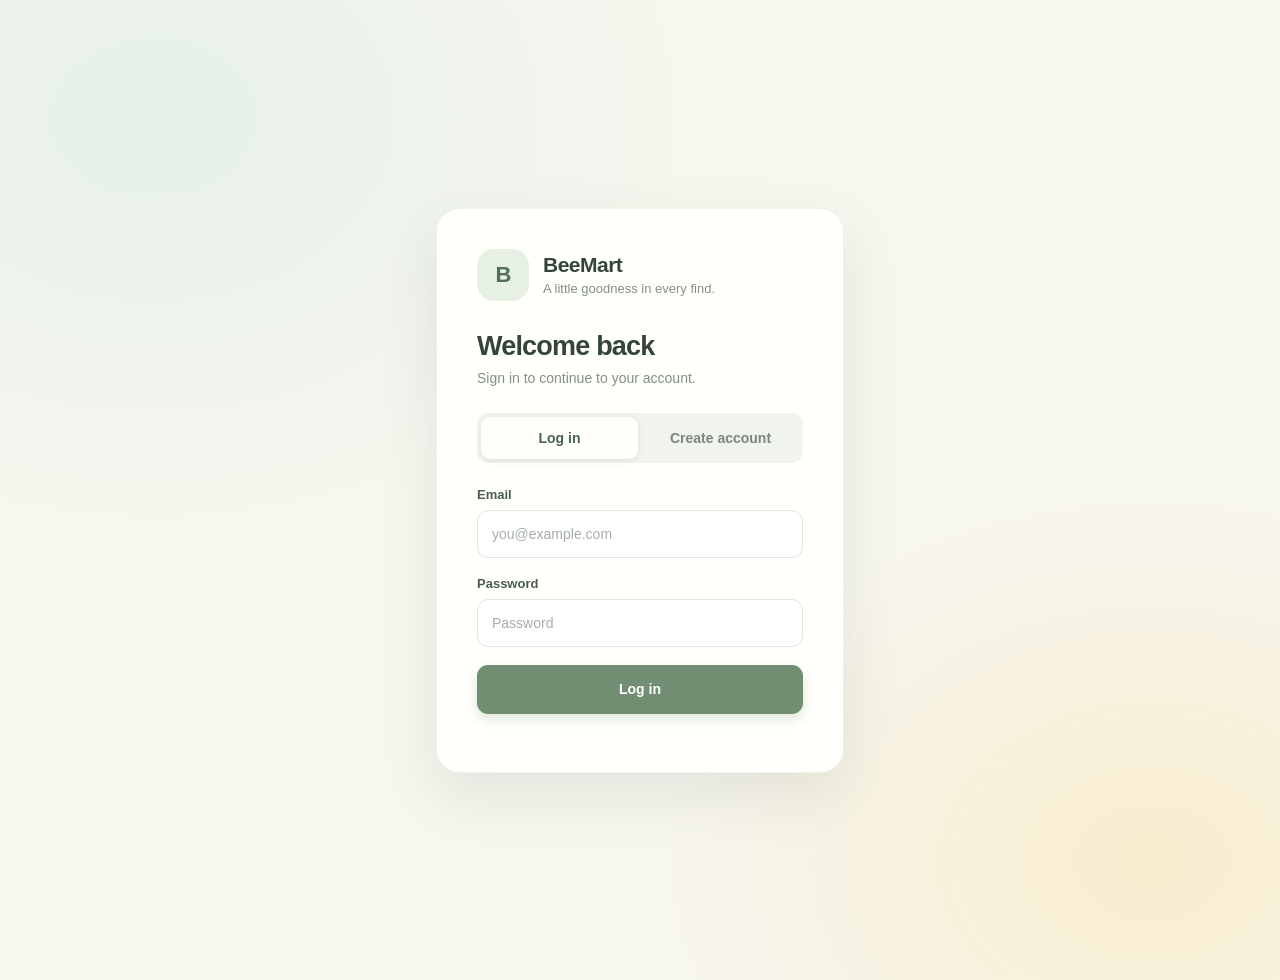
==== WebClient/authentication.html @ 0a917ba0 "Added Login Page" ====
<!DOCTYPE html>
<html lang="en">

<head>
    <meta charset="UTF-8">
    <meta name="viewport" content="width=device-width, initial-scale=1.0">
    <meta name="theme-color" content="#f7f6ef">
    <title>Sign in | BeeMart</title>
    <link rel="stylesheet" href="css/style.css">
</head>

<body class="auth-page">
    <!-- Authentication Screen -->
    <main id="auth-screen" class="auth-screen">
        <div class="auth-container">
            <div class="auth-brand">
                <div class="auth-logo" aria-hidden="true">B</div>
                <div>
                    <h1>BeeMart</h1>
                    <p>A little goodness in every find.</p>
                </div>
            </div>

            <h2 class="auth-heading">Welcome back</h2>
            <p class="auth-subheading">Sign in to continue to your account.</p>

            <div class="auth-tabs">
                <button id="auth-tab-login" class="auth-tab-button active" type="button" onclick="showLoginForm()">Log in</button>
                <button id="auth-tab-register" class="auth-tab-button" type="button" onclick="showRegisterForm()">Create account</button>
            </div>

            <form id="login-form" class="auth-form">
                <div class="form-group">
                    <label for="login-email">Email</label>
                    <input id="login-email" type="email" placeholder="you@example.com" class="form-control" autocomplete="username">
                </div>
                <div class="form-group">
                    <label for="login-password">Password</label>
                    <input id="login-password" type="password" placeholder="Password" class="form-control" autocomplete="current-password">
                </div>
                <button type="button" class="btn btn-primary btn-block" onclick="login()">Log in</button>
                <div id="login-error" class="message-error"></div>
            </form>

            <form id="register-form" class="auth-form hidden">
                <div class="form-group">
                    <label for="register-email">Email</label>
                    <input id="register-email" type="email" placeholder="you@example.com" class="form-control" autocomplete="email">
                </div>
                <div class="form-group">
                    <label for="register-password">Password</label>
                    <input id="register-password" type="password" placeholder="At least 6 characters" class="form-control" autocomplete="new-password">
                </div>
                <div class="form-group">
                    <label for="register-confirm-password">Konfirmasi Password</label>
                    <input id="register-confirm-password" type="password" placeholder="Enter your password again" class="form-control" autocomplete="new-password">
                </div>
                <button type="button" class="btn btn-primary btn-block" onclick="createAccount()">Create account</button>
                <div id="register-error" class="message-error"></div>
            </form>
        </div>
    </main>

    </body>
</html>
---- WebClient/css/style.css ----
body.home-page {
  font-family: Arial, sans-serif;
  margin: 0;
  padding: 0;
  background: #f3f3f3;
}
header {
  background: #3366cc;
  color: white;
  padding: 1rem;
}
nav a {
  margin-right: 1rem;
  color: white;
  text-decoration: none;
}
main {
  padding: 1rem;
}
textarea, input[type=text], select {
  width: 100%;
  margin-bottom: 0.5rem;
}
button {
  padding: 0.5rem 1rem;
  margin-top: 0.5rem;
}
#player iframe {
  width: 100%;
  height: 315px;
}

body.auth-page {
  min-width: 320px;
  min-height: 100vh;
  padding: 32px 20px;
  display: grid;
  place-items: center;
  color: #34443d;
  background:
    radial-gradient(ellipse at 12% 12%, #e6f1e8 0, transparent 34%),
    radial-gradient(ellipse at 90% 88%, #f8edce 0, transparent 30%),
    #f7f6ef;
  color-scheme: light;
  font-family: Inter, "Segoe UI", Arial, sans-serif;
  font-synthesis: none;
  text-rendering: optimizeLegibility;
  -webkit-font-smoothing: antialiased;
  -moz-osx-font-smoothing: grayscale;
}

.auth-page *,
.auth-page *::before,
.auth-page *::after {
  box-sizing: border-box;
}

.auth-page .auth-screen {
  width: min(100%, 440px);
}

.auth-page .auth-container {
  padding: 40px;
  border: 1px solid rgba(72, 96, 79, 0.09);
  border-radius: 24px;
  background: rgba(255, 255, 252, 0.94);
  box-shadow: 0 22px 60px rgba(67, 83, 69, 0.11);
}

.auth-page .auth-brand {
  display: flex;
  align-items: center;
  gap: 14px;
  margin-bottom: 30px;
}

.auth-page .auth-logo {
  width: 52px;
  height: 52px;
  display: grid;
  flex: 0 0 auto;
  place-items: center;
  border-radius: 17px;
  background: #e6f0e3;
  color: #526f59;
  font-size: 22px;
  font-weight: 750;
  letter-spacing: -1px;
}

.auth-page .auth-brand h1 {
  margin: 0 0 4px;
  color: #34443d;
  font-size: 21px;
  letter-spacing: -0.5px;
}

.auth-page .auth-brand p {
  margin: 0;
  color: #849087;
  font-size: 13px;
}

.auth-page .auth-heading {
  margin: 0 0 6px;
  color: #34443d;
  font-size: 27px;
  letter-spacing: -0.8px;
}

.auth-page .auth-subheading {
  margin: 0 0 24px;
  color: #849087;
  font-size: 14px;
  line-height: 1.5;
}

.auth-page .auth-tabs {
  display: grid;
  grid-template-columns: 1fr 1fr;
  gap: 4px;
  padding: 4px;
  margin-bottom: 24px;
  border-radius: 12px;
  background: #f1f3ed;
}

.auth-page .auth-tab-button {
  min-height: 42px;
  margin: 0;
  padding: 0 8px;
  border: 0;
  border-radius: 9px;
  background: transparent;
  color: #7b887e;
  font: inherit;
  font-size: 14px;
  font-weight: 600;
  cursor: pointer;
  transition: background 150ms ease, color 150ms ease, box-shadow 150ms ease;
}

.auth-page .auth-tab-button.active {
  background: #fffefa;
  color: #48634e;
  box-shadow: 0 2px 7px rgba(59, 76, 61, 0.09);
}

.auth-page .auth-form {
  display: grid;
  gap: 18px;
}

.auth-page .hidden {
  display: none !important;
}

.auth-page .form-group {
  display: grid;
  gap: 8px;
}

.auth-page .form-group label {
  color: #4b5b50;
  font-size: 13px;
  font-weight: 650;
}

.auth-page .form-control {
  width: 100%;
  height: 48px;
  margin: 0;
  padding: 0 14px;
  border: 1px solid #e1e7de;
  border-radius: 11px;
  outline: none;
  background: #fff;
  color: #34443d;
  font: inherit;
  font-size: 14px;
  transition: border-color 150ms ease, box-shadow 150ms ease;
}

.auth-page .form-control::placeholder {
  color: #a5afa7;
}

.auth-page .form-control:focus {
  border-color: #91ad91;
  box-shadow: 0 0 0 3px rgba(145, 173, 145, 0.18);
}

.auth-page .btn {
  min-height: 49px;
  margin: 0;
  border: 0;
  border-radius: 11px;
  font: inherit;
  font-size: 14px;
  font-weight: 700;
  cursor: pointer;
}

.auth-page .btn-primary {
  background: #718e73;
  color: #fff;
  box-shadow: 0 5px 12px rgba(78, 111, 81, 0.18);
  transition: background 150ms ease, transform 150ms ease;
}

.auth-page .btn-primary:hover {
  transform: translateY(-1px);
  background: #607d63;
}

.auth-page .btn-primary:focus-visible,
.auth-page .auth-tab-button:focus-visible {
  outline: 3px solid #c9ddc6;
  outline-offset: 2px;
}

.auth-page .message-error {
  color: #b75d58;
  font-size: 13px;
}

@media (max-width: 480px) {
  body.auth-page {
    padding: 20px 14px;
  }

  .auth-page .auth-container {
    padding: 30px 24px;
    border-radius: 20px;
  }
}
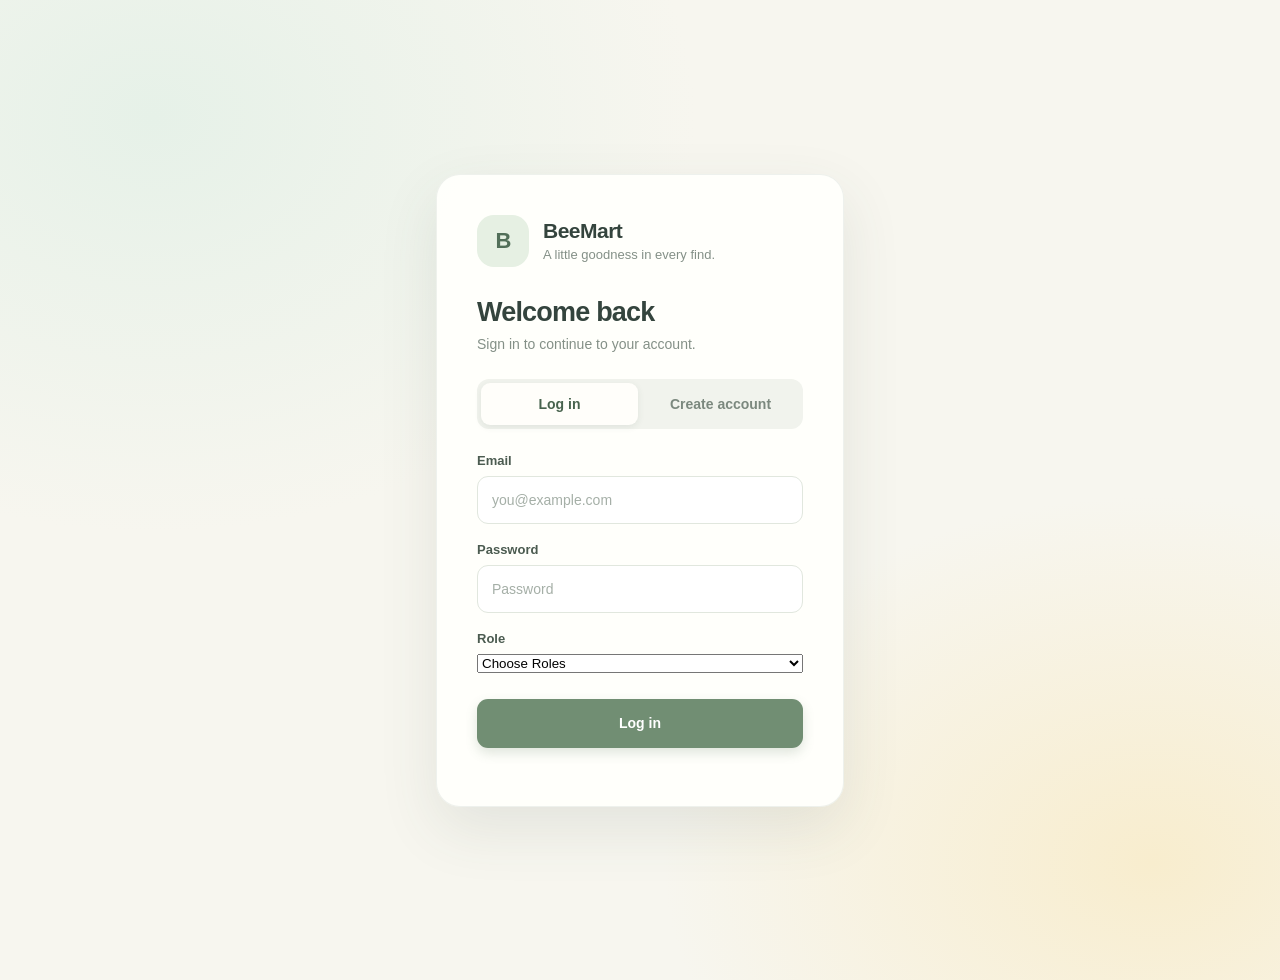
==== commit 99fe1011: "Made some Changes to the login page" ====
--- a/WebClient/authentication.html
+++ b/WebClient/authentication.html
@@ -38,6 +38,14 @@
                     <label for="login-password">Password</label>
                     <input id="login-password" type="password" placeholder="Password" class="form-control" autocomplete="current-password">
                 </div>
+                <div class="form-group">
+                    <label for="login-roles">Role</label>
+                    <select id>
+                        <option value="" disbaled selected>Choose Roles</option>
+                        <option value="Admin">Admin</option>
+                        <option value="Kasir">Kasir</option>
+                    </select>
+                </div>
                 <button type="button" class="btn btn-primary btn-block" onclick="login()">Log in</button>
                 <div id="login-error" class="message-error"></div>
             </form>
